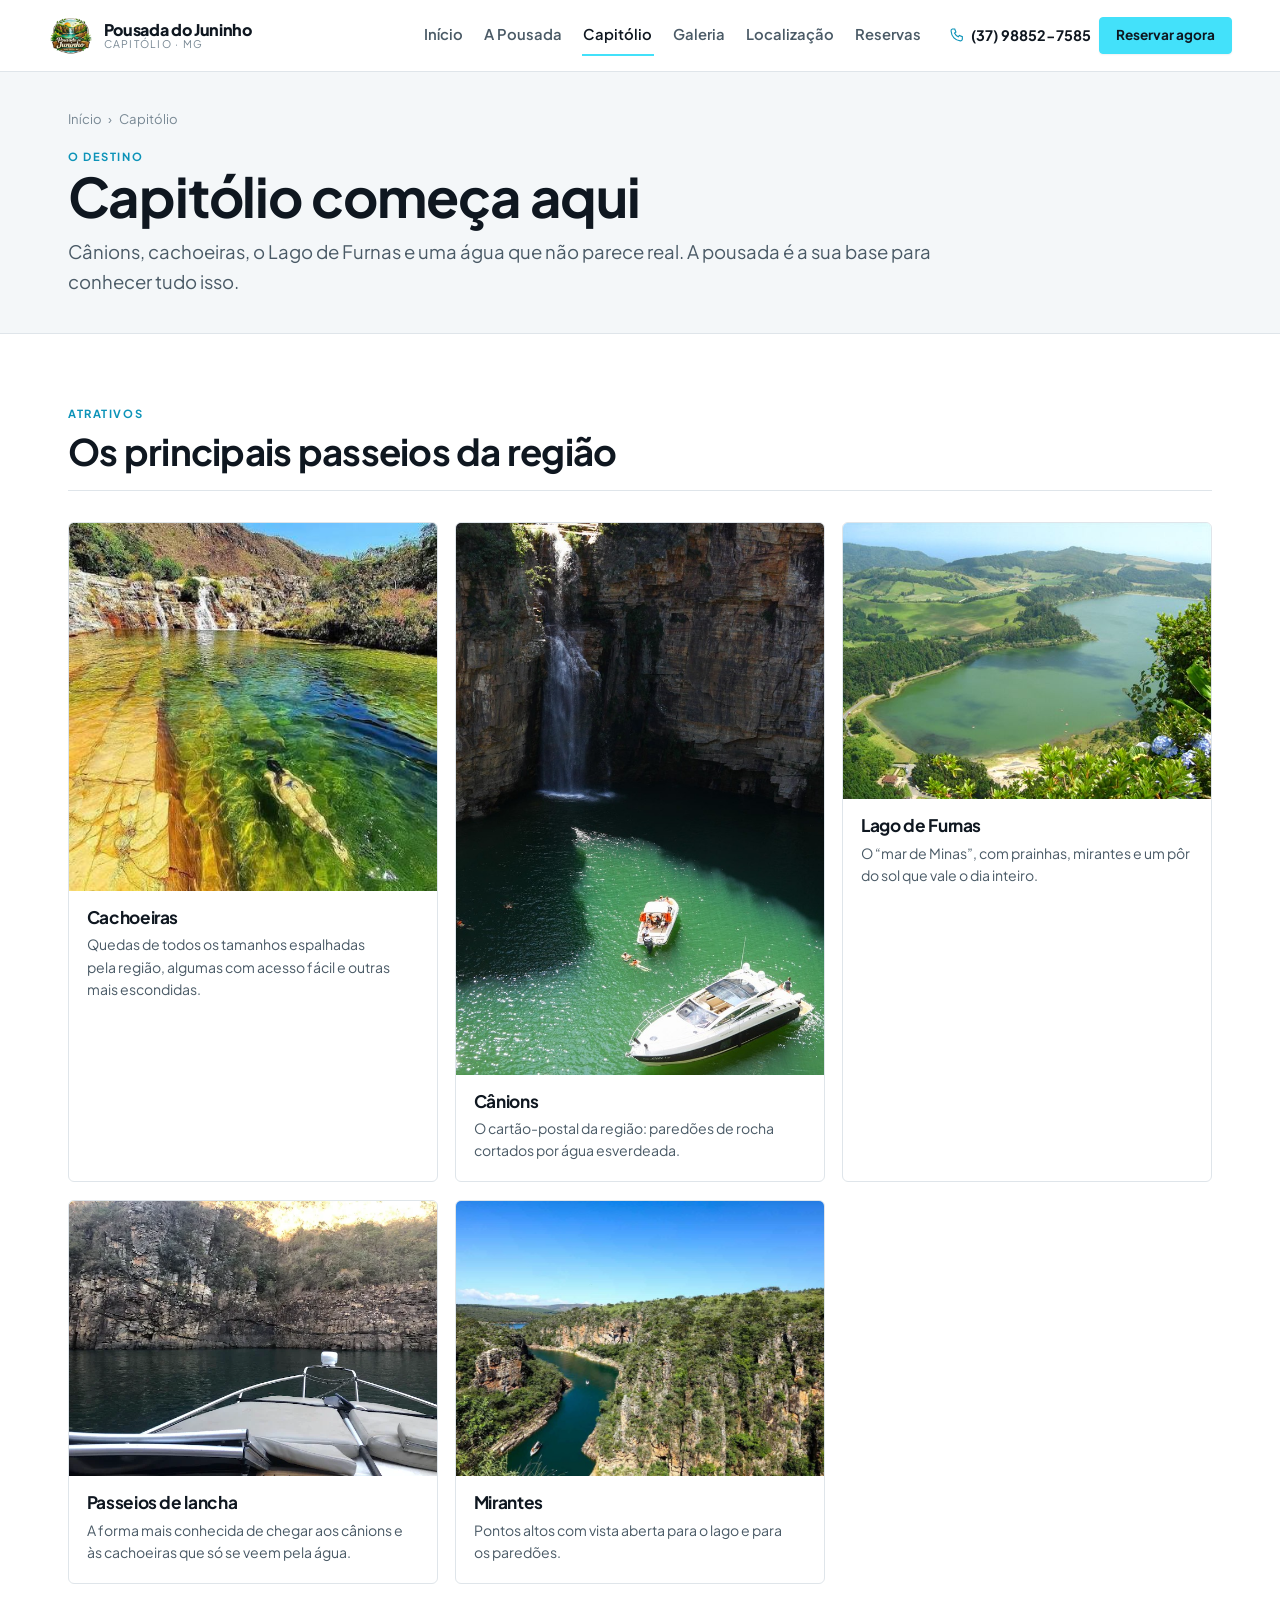
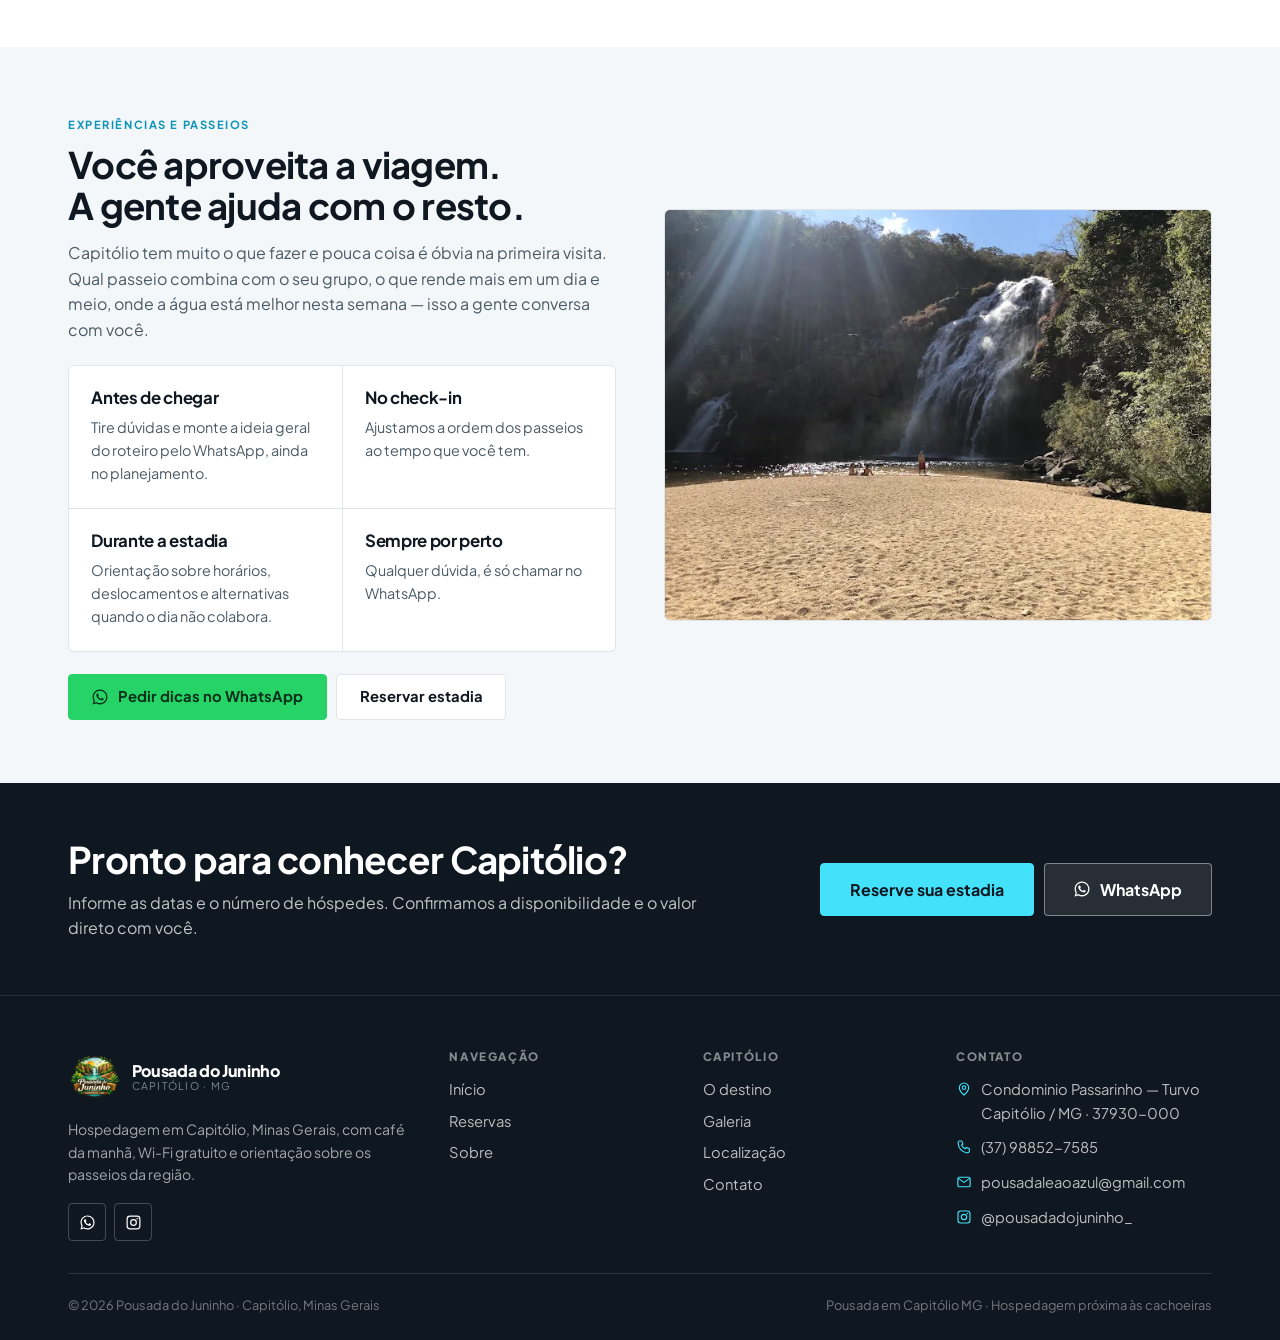
==== capitolio.html @ c45d3385 "Site da Pousada do Juninho Site estático de 6 páginas para a pousada em Capitólio, MG: início com bu" ====
<!DOCTYPE html>
<html lang="pt-BR">
<head>
<meta charset="UTF-8">
<meta name="viewport" content="width=device-width, initial-scale=1">

<title>O que fazer em Capitólio MG — Pousada do Juninho</title>
<meta name="description" content="Cachoeiras, cânions, Lago de Furnas, passeios de lancha e mirantes. Veja o que fazer em Capitólio, MG, e hospede-se na Pousada do Juninho.">
<meta name="keywords" content="o que fazer em Capitólio, cachoeiras de Capitólio, cânions de Capitólio, Lago de Furnas, pousada em Capitólio">
<meta name="robots" content="index, follow">
<link rel="canonical" href="./capitolio.html">

<meta property="og:type" content="website">
<meta property="og:locale" content="pt_BR">
<meta property="og:site_name" content="Pousada do Juninho">
<meta property="og:title" content="O que fazer em Capitólio MG — Pousada do Juninho">
<meta property="og:description" content="Cachoeiras, cânions, Lago de Furnas, passeios de lancha e mirantes. Veja o que fazer em Capitólio, MG, e hospede-se na Pousada do Juninho.">
<meta property="og:image" content="assets/img/og-imagem.jpg">
<meta name="twitter:card" content="summary_large_image">
<meta name="theme-color" content="#0F1720">

<link rel="icon" href="assets/img/favicon.png" type="image/png">
<link rel="apple-touch-icon" href="assets/img/favicon.png">
<link rel="preconnect" href="https://fonts.googleapis.com">
<link rel="preconnect" href="https://fonts.gstatic.com" crossorigin>
<link href="https://fonts.googleapis.com/css2?family=Instrument+Serif:ital@0;1&family=Plus+Jakarta+Sans:wght@400;500;600;700;800&display=swap" rel="stylesheet">
<link rel="stylesheet" href="assets/css/estilo.css">

<!-- FOTOS: é só soltar o arquivo em assets/img/ com o nome certo.
     O site tenta .webp, depois .jpg, .jpeg e .png; se nenhum existir,
     mostra o desenho .svg provisório. Não precisa editar nada aqui. -->
<script src="assets/js/fotos.js"></script>
</head>

<body>
<a class="pular" href="#conteudo">Pular para o conteúdo</a>

<header class="topo">
  <div class="topo__int">
    <a class="marca" href="index.html" aria-label="Pousada do Juninho — página inicial">
      <img class="marca__ic" src="assets/img/favicon.png" alt="" width="150" height="150">
      <span class="marca__txt">
        <span class="marca__nome">Pousada do Juninho</span>
        <span class="marca__loc">Capitólio · MG</span>
      </span>
    </a>

    <nav class="nav" aria-label="Navegação principal">
      <a href="index.html">Início</a>
      <a href="pousada.html">A Pousada</a>
      <a href="capitolio.html" aria-current="page">Capitólio</a>
      <a href="galeria.html">Galeria</a>
      <a href="localizacao.html">Localização</a>
      <a href="reservas.html">Reservas</a>
    </nav>

    <div class="topo__acoes">
      <a class="topo__tel" data-tel data-txt href="#"><svg viewBox="0 0 24 24" fill="none" stroke="currentColor" stroke-width="1.7" aria-hidden="true"><path d="M5 3h3.6l1.8 4.5-2.2 1.6a12.6 12.6 0 0 0 5.7 5.7l1.6-2.2 4.5 1.8V18a2.9 2.9 0 0 1-3.1 2.9C9.4 20.3 3.7 14.6 3.1 6.1A2.9 2.9 0 0 1 5 3Z"/></svg></a>
      <a class="btn btn--cta btn--p" href="reservas.html">Reservar agora</a>
      <button class="hamb" type="button" aria-label="Abrir menu" aria-expanded="false" aria-controls="menu">
        <span></span><span></span><span></span>
      </button>
    </div>
  </div>
</header>

<div class="menu" id="menu" aria-hidden="true">
  <nav aria-label="Navegação">
    <ul class="menu__lista">
      <li><a href="index.html">Início<svg viewBox="0 0 24 24" fill="none" stroke="currentColor" stroke-width="2" stroke-linecap="round" stroke-linejoin="round" aria-hidden="true"><path d="M5 12h13m-5-6 6 6-6 6"/></svg></a></li>
      <li><a href="pousada.html">A Pousada<svg viewBox="0 0 24 24" fill="none" stroke="currentColor" stroke-width="2" stroke-linecap="round" stroke-linejoin="round" aria-hidden="true"><path d="M5 12h13m-5-6 6 6-6 6"/></svg></a></li>
      <li><a href="capitolio.html" aria-current="page">Capitólio<svg viewBox="0 0 24 24" fill="none" stroke="currentColor" stroke-width="2" stroke-linecap="round" stroke-linejoin="round" aria-hidden="true"><path d="M5 12h13m-5-6 6 6-6 6"/></svg></a></li>
      <li><a href="galeria.html">Galeria<svg viewBox="0 0 24 24" fill="none" stroke="currentColor" stroke-width="2" stroke-linecap="round" stroke-linejoin="round" aria-hidden="true"><path d="M5 12h13m-5-6 6 6-6 6"/></svg></a></li>
      <li><a href="localizacao.html">Localização<svg viewBox="0 0 24 24" fill="none" stroke="currentColor" stroke-width="2" stroke-linecap="round" stroke-linejoin="round" aria-hidden="true"><path d="M5 12h13m-5-6 6 6-6 6"/></svg></a></li>
      <li><a href="reservas.html">Reservas<svg viewBox="0 0 24 24" fill="none" stroke="currentColor" stroke-width="2" stroke-linecap="round" stroke-linejoin="round" aria-hidden="true"><path d="M5 12h13m-5-6 6 6-6 6"/></svg></a></li>
    </ul>
  </nav>
  <div class="menu__pe">
    <a class="btn btn--cta btn--bloco btn--g" href="reservas.html">Reservar agora</a>
    <a class="btn btn--zap btn--bloco" data-zap href="#"><svg viewBox="0 0 24 24" fill="currentColor" aria-hidden="true"><path d="M12.04 2C6.58 2 2.13 6.45 2.13 11.91c0 1.75.46 3.45 1.32 4.95L2 22l5.25-1.38a9.9 9.9 0 0 0 4.79 1.22h.01c5.46 0 9.91-4.45 9.91-9.91 0-2.65-1.03-5.14-2.9-7.01A9.82 9.82 0 0 0 12.04 2Zm0 18.15h-.01a8.2 8.2 0 0 1-4.19-1.15l-.3-.18-3.12.82.83-3.04-.2-.31a8.2 8.2 0 0 1-1.26-4.38c0-4.54 3.7-8.23 8.25-8.23a8.2 8.2 0 0 1 5.82 2.41 8.18 8.18 0 0 1 2.41 5.83c0 4.54-3.7 8.23-8.23 8.23Zm4.52-6.16c-.25-.12-1.47-.72-1.69-.81-.23-.08-.39-.12-.56.13-.16.24-.64.8-.79.97-.14.16-.29.19-.54.06-.25-.12-1.05-.39-2-1.23-.74-.66-1.24-1.47-1.38-1.72-.15-.25-.02-.38.11-.5.11-.11.25-.29.37-.43.13-.15.17-.25.25-.41.08-.17.04-.31-.02-.44-.06-.12-.56-1.35-.77-1.84-.2-.49-.41-.42-.56-.43h-.48c-.16 0-.43.06-.65.31-.23.25-.86.84-.86 2.05s.88 2.38 1 2.54c.13.17 1.74 2.65 4.2 3.72.59.25 1.05.4 1.4.52.59.19 1.13.16 1.55.1.47-.07 1.47-.6 1.67-1.18.21-.58.21-1.07.15-1.18-.06-.11-.23-.17-.48-.29Z"/></svg> Falar no WhatsApp</a>
    <div class="menu__contato">
      <a data-tel data-txt href="#"><svg viewBox="0 0 24 24" fill="none" stroke="currentColor" stroke-width="1.7" aria-hidden="true"><path d="M5 3h3.6l1.8 4.5-2.2 1.6a12.6 12.6 0 0 0 5.7 5.7l1.6-2.2 4.5 1.8V18a2.9 2.9 0 0 1-3.1 2.9C9.4 20.3 3.7 14.6 3.1 6.1A2.9 2.9 0 0 1 5 3Z"/></svg></a>
      <a data-email data-txt href="#"><svg viewBox="0 0 24 24" fill="none" stroke="currentColor" stroke-width="1.7" aria-hidden="true"><rect x="2.8" y="4.8" width="18.4" height="14.4" rx="2"/><path d="m3.4 6.6 8.6 6 8.6-6"/></svg></a>
    </div>
  </div>
</div>

<section class="capa">
  <div class="env">
    <nav class="migalhas" aria-label="Você está aqui">
      <a href="index.html">Início</a><span>›</span><span>Capitólio</span>
    </nav>
    <p class="rotulo">O destino</p>
    <h1 class="t1">Capitólio começa aqui</h1>
    <p class="lead">Cânions, cachoeiras, o Lago de Furnas e uma água que não parece real. A pousada é a sua base para conhecer tudo isso.</p>
  </div>
</section>

<main id="conteudo">

<section class="secao">
  <div class="env">
    <div class="cabeca">
      <div class="cabeca__txt">
        <p class="rotulo">Atrativos</p>
        <h2 class="t2">Os principais passeios da região</h2>
      </div>
    </div>
    <div class="atrativos">
      <article class="atrativo rev">
        <div class="atrativo__foto"><img src="assets/img/capitolio-cachoeira.webp" alt="Cachoeira em Capitólio, Minas Gerais" loading="lazy" width="1200" height="1500"></div>
        <div class="atrativo__txt"><h3>Cachoeiras</h3><p>Quedas de todos os tamanhos espalhadas pela região, algumas com acesso fácil e outras mais escondidas.</p></div>
      </article>
      <article class="atrativo rev">
        <div class="atrativo__foto"><img src="assets/img/capitolio-canions.webp" alt="Cânions de Capitólio vistos da água" loading="lazy" width="1600" height="1100"></div>
        <div class="atrativo__txt"><h3>Cânions</h3><p>O cartão-postal da região: paredões de rocha cortados por água esverdeada.</p></div>
      </article>
      <article class="atrativo rev">
        <div class="atrativo__foto"><img src="assets/img/capitolio-lago.webp" alt="Lago de Furnas em Capitólio MG" loading="lazy" width="1600" height="1100"></div>
        <div class="atrativo__txt"><h3>Lago de Furnas</h3><p>O “mar de Minas”, com prainhas, mirantes e um pôr do sol que vale o dia inteiro.</p></div>
      </article>
      <article class="atrativo rev">
        <div class="atrativo__foto"><img src="assets/img/capitolio-lancha.webp" alt="Passeio de lancha em Capitólio" loading="lazy" width="1400" height="1000"></div>
        <div class="atrativo__txt"><h3>Passeios de lancha</h3><p>A forma mais conhecida de chegar aos cânions e às cachoeiras que só se veem pela água.</p></div>
      </article>
      <article class="atrativo rev">
        <div class="atrativo__foto"><img src="assets/img/capitolio-mirante.webp" alt="Mirante com vista para os cânions" loading="lazy" width="1600" height="1100"></div>
        <div class="atrativo__txt"><h3>Mirantes</h3><p>Pontos altos com vista aberta para o lago e para os paredões.</p></div>
      </article>
    </div>
  </div>
</section>

<section class="secao cinza">
  <div class="env">
    <div class="duo duo--invertido">
      <div class="duo__foto rev">
        <img src="assets/img/experiencias.webp" alt="Paisagem de Capitólio com montanhas e água" loading="lazy" width="1600" height="1000">
      </div>
      <div class="rev">
        <p class="rotulo">Experiências e passeios</p>
        <h2 class="t2" style="margin:.5rem 0 .8rem">Você aproveita a viagem. A gente ajuda com o resto.</h2>
        <p class="texto">Capitólio tem muito o que fazer e pouca coisa é óbvia na primeira visita. Qual passeio combina com o seu grupo, o que rende mais em um dia e meio, onde a água está melhor nesta semana — isso a gente conversa com você.</p>
        <div class="cards" style="margin-top:1.4rem">
          <div class="card"><h3>Antes de chegar</h3><p>Tire dúvidas e monte a ideia geral do roteiro pelo WhatsApp, ainda no planejamento.</p></div>
          <div class="card"><h3>No check-in</h3><p>Ajustamos a ordem dos passeios ao tempo que você tem.</p></div>
          <div class="card"><h3>Durante a estadia</h3><p>Orientação sobre horários, deslocamentos e alternativas quando o dia não colabora.</p></div>
          <div class="card"><h3>Sempre por perto</h3><p>Qualquer dúvida, é só chamar no WhatsApp.</p></div>
        </div>
        <div class="linha-btn" style="margin-top:1.4rem">
          <a class="btn btn--zap" data-zap="Olá! Vou para Capitólio e gostaria de dicas de passeios e informações sobre hospedagem." href="#"><svg viewBox="0 0 24 24" fill="currentColor" aria-hidden="true"><path d="M12.04 2C6.58 2 2.13 6.45 2.13 11.91c0 1.75.46 3.45 1.32 4.95L2 22l5.25-1.38a9.9 9.9 0 0 0 4.79 1.22h.01c5.46 0 9.91-4.45 9.91-9.91 0-2.65-1.03-5.14-2.9-7.01A9.82 9.82 0 0 0 12.04 2Zm0 18.15h-.01a8.2 8.2 0 0 1-4.19-1.15l-.3-.18-3.12.82.83-3.04-.2-.31a8.2 8.2 0 0 1-1.26-4.38c0-4.54 3.7-8.23 8.25-8.23a8.2 8.2 0 0 1 5.82 2.41 8.18 8.18 0 0 1 2.41 5.83c0 4.54-3.7 8.23-8.23 8.23Zm4.52-6.16c-.25-.12-1.47-.72-1.69-.81-.23-.08-.39-.12-.56.13-.16.24-.64.8-.79.97-.14.16-.29.19-.54.06-.25-.12-1.05-.39-2-1.23-.74-.66-1.24-1.47-1.38-1.72-.15-.25-.02-.38.11-.5.11-.11.25-.29.37-.43.13-.15.17-.25.25-.41.08-.17.04-.31-.02-.44-.06-.12-.56-1.35-.77-1.84-.2-.49-.41-.42-.56-.43h-.48c-.16 0-.43.06-.65.31-.23.25-.86.84-.86 2.05s.88 2.38 1 2.54c.13.17 1.74 2.65 4.2 3.72.59.25 1.05.4 1.4.52.59.19 1.13.16 1.55.1.47-.07 1.47-.6 1.67-1.18.21-.58.21-1.07.15-1.18-.06-.11-.23-.17-.48-.29Z"/></svg> Pedir dicas no WhatsApp</a>
          <a class="btn btn--contorno" href="reservas.html">Reservar estadia</a>
        </div>
      </div>
    </div>
  </div>
</section>

</main>

<section class="cta-final">
  <div class="env">
    <div class="cta-final__int">
      <div>
        <h2>Pronto para conhecer Capitólio?</h2>
        <p>Informe as datas e o número de hóspedes. Confirmamos a disponibilidade e o valor direto com você.</p>
      </div>
      <div class="linha-btn">
        <a class="btn btn--cta btn--g" href="reservas.html">Reserve sua estadia</a>
        <a class="btn btn--claro btn--g" data-zap href="#"><svg viewBox="0 0 24 24" fill="currentColor" aria-hidden="true"><path d="M12.04 2C6.58 2 2.13 6.45 2.13 11.91c0 1.75.46 3.45 1.32 4.95L2 22l5.25-1.38a9.9 9.9 0 0 0 4.79 1.22h.01c5.46 0 9.91-4.45 9.91-9.91 0-2.65-1.03-5.14-2.9-7.01A9.82 9.82 0 0 0 12.04 2Zm0 18.15h-.01a8.2 8.2 0 0 1-4.19-1.15l-.3-.18-3.12.82.83-3.04-.2-.31a8.2 8.2 0 0 1-1.26-4.38c0-4.54 3.7-8.23 8.25-8.23a8.2 8.2 0 0 1 5.82 2.41 8.18 8.18 0 0 1 2.41 5.83c0 4.54-3.7 8.23-8.23 8.23Zm4.52-6.16c-.25-.12-1.47-.72-1.69-.81-.23-.08-.39-.12-.56.13-.16.24-.64.8-.79.97-.14.16-.29.19-.54.06-.25-.12-1.05-.39-2-1.23-.74-.66-1.24-1.47-1.38-1.72-.15-.25-.02-.38.11-.5.11-.11.25-.29.37-.43.13-.15.17-.25.25-.41.08-.17.04-.31-.02-.44-.06-.12-.56-1.35-.77-1.84-.2-.49-.41-.42-.56-.43h-.48c-.16 0-.43.06-.65.31-.23.25-.86.84-.86 2.05s.88 2.38 1 2.54c.13.17 1.74 2.65 4.2 3.72.59.25 1.05.4 1.4.52.59.19 1.13.16 1.55.1.47-.07 1.47-.6 1.67-1.18.21-.58.21-1.07.15-1.18-.06-.11-.23-.17-.48-.29Z"/></svg> WhatsApp</a>
      </div>
    </div>
  </div>
</section>

<footer class="rodape">
  <div class="env">
    <div class="rodape__grade">
      <div class="rodape__sobre">
        <a class="marca" href="index.html" aria-label="Pousada do Juninho — página inicial">
      <img class="marca__ic" src="assets/img/favicon.png" alt="" width="150" height="150">
      <span class="marca__txt">
        <span class="marca__nome">Pousada do Juninho</span>
        <span class="marca__loc">Capitólio · MG</span>
      </span>
    </a>
        <p>Hospedagem em Capitólio, Minas Gerais, com café da manhã, Wi-Fi gratuito e orientação sobre os passeios da região.</p>
        <div class="rodape__social">
          <a data-zap href="#" aria-label="WhatsApp da Pousada do Juninho"><svg viewBox="0 0 24 24" fill="currentColor" aria-hidden="true"><path d="M12.04 2C6.58 2 2.13 6.45 2.13 11.91c0 1.75.46 3.45 1.32 4.95L2 22l5.25-1.38a9.9 9.9 0 0 0 4.79 1.22h.01c5.46 0 9.91-4.45 9.91-9.91 0-2.65-1.03-5.14-2.9-7.01A9.82 9.82 0 0 0 12.04 2Zm0 18.15h-.01a8.2 8.2 0 0 1-4.19-1.15l-.3-.18-3.12.82.83-3.04-.2-.31a8.2 8.2 0 0 1-1.26-4.38c0-4.54 3.7-8.23 8.25-8.23a8.2 8.2 0 0 1 5.82 2.41 8.18 8.18 0 0 1 2.41 5.83c0 4.54-3.7 8.23-8.23 8.23Zm4.52-6.16c-.25-.12-1.47-.72-1.69-.81-.23-.08-.39-.12-.56.13-.16.24-.64.8-.79.97-.14.16-.29.19-.54.06-.25-.12-1.05-.39-2-1.23-.74-.66-1.24-1.47-1.38-1.72-.15-.25-.02-.38.11-.5.11-.11.25-.29.37-.43.13-.15.17-.25.25-.41.08-.17.04-.31-.02-.44-.06-.12-.56-1.35-.77-1.84-.2-.49-.41-.42-.56-.43h-.48c-.16 0-.43.06-.65.31-.23.25-.86.84-.86 2.05s.88 2.38 1 2.54c.13.17 1.74 2.65 4.2 3.72.59.25 1.05.4 1.4.52.59.19 1.13.16 1.55.1.47-.07 1.47-.6 1.67-1.18.21-.58.21-1.07.15-1.18-.06-.11-.23-.17-.48-.29Z"/></svg></a>
          <a data-instagram href="#" aria-label="Instagram da Pousada do Juninho"><svg viewBox="0 0 24 24" fill="none" stroke="currentColor" stroke-width="1.7" aria-hidden="true"><rect x="3" y="3" width="18" height="18" rx="4"/><circle cx="12" cy="12" r="4"/><circle cx="17.2" cy="6.8" r="1.1" fill="currentColor" stroke="none"/></svg></a>
        </div>
      </div>

      <nav aria-label="Navegação do rodapé">
        <h3>Navegação</h3>
        <ul class="rodape__links">
          <li><a href="index.html">Início</a></li>
          <li><a href="reservas.html">Reservas</a></li>
          <li><a href="pousada.html">Sobre</a></li>
        </ul>
      </nav>

      <nav aria-label="Mais páginas">
        <h3>Capitólio</h3>
        <ul class="rodape__links">
          <li><a href="capitolio.html">O destino</a></li>
          <li><a href="galeria.html">Galeria</a></li>
          <li><a href="localizacao.html">Localização</a></li>
          <li><a href="localizacao.html#contato">Contato</a></li>
        </ul>
      </nav>

      <div>
        <h3>Contato</h3>
        <div class="rodape__contato">
          <p><svg viewBox="0 0 24 24" fill="none" stroke="currentColor" stroke-width="1.7" aria-hidden="true"><path d="M12 21s7-6.1 7-11a7 7 0 1 0-14 0c0 4.9 7 11 7 11Z"/><circle cx="12" cy="10" r="2.6"/></svg><span><span data-endereco></span><br><span data-cidade></span></span></p>
          <a data-tel data-txt href="#"><svg viewBox="0 0 24 24" fill="none" stroke="currentColor" stroke-width="1.7" aria-hidden="true"><path d="M5 3h3.6l1.8 4.5-2.2 1.6a12.6 12.6 0 0 0 5.7 5.7l1.6-2.2 4.5 1.8V18a2.9 2.9 0 0 1-3.1 2.9C9.4 20.3 3.7 14.6 3.1 6.1A2.9 2.9 0 0 1 5 3Z"/></svg></a>
          <a data-email data-txt href="#"><svg viewBox="0 0 24 24" fill="none" stroke="currentColor" stroke-width="1.7" aria-hidden="true"><rect x="2.8" y="4.8" width="18.4" height="14.4" rx="2"/><path d="m3.4 6.6 8.6 6 8.6-6"/></svg></a>
          <a data-instagram data-txt href="#"><svg viewBox="0 0 24 24" fill="none" stroke="currentColor" stroke-width="1.7" aria-hidden="true"><rect x="3" y="3" width="18" height="18" rx="4"/><circle cx="12" cy="12" r="4"/><circle cx="17.2" cy="6.8" r="1.1" fill="currentColor" stroke="none"/></svg></a>
        </div>
      </div>
    </div>

    <div class="rodape__base">
      <p>© <span data-ano></span> Pousada do Juninho · Capitólio, Minas Gerais</p>
      <p>Pousada em Capitólio MG · Hospedagem próxima às cachoeiras</p>
    </div>
  </div>
</footer>

<a class="zap-flut" data-zap href="#" aria-label="Falar no WhatsApp"><svg viewBox="0 0 24 24" fill="currentColor" aria-hidden="true"><path d="M12.04 2C6.58 2 2.13 6.45 2.13 11.91c0 1.75.46 3.45 1.32 4.95L2 22l5.25-1.38a9.9 9.9 0 0 0 4.79 1.22h.01c5.46 0 9.91-4.45 9.91-9.91 0-2.65-1.03-5.14-2.9-7.01A9.82 9.82 0 0 0 12.04 2Zm0 18.15h-.01a8.2 8.2 0 0 1-4.19-1.15l-.3-.18-3.12.82.83-3.04-.2-.31a8.2 8.2 0 0 1-1.26-4.38c0-4.54 3.7-8.23 8.25-8.23a8.2 8.2 0 0 1 5.82 2.41 8.18 8.18 0 0 1 2.41 5.83c0 4.54-3.7 8.23-8.23 8.23Zm4.52-6.16c-.25-.12-1.47-.72-1.69-.81-.23-.08-.39-.12-.56.13-.16.24-.64.8-.79.97-.14.16-.29.19-.54.06-.25-.12-1.05-.39-2-1.23-.74-.66-1.24-1.47-1.38-1.72-.15-.25-.02-.38.11-.5.11-.11.25-.29.37-.43.13-.15.17-.25.25-.41.08-.17.04-.31-.02-.44-.06-.12-.56-1.35-.77-1.84-.2-.49-.41-.42-.56-.43h-.48c-.16 0-.43.06-.65.31-.23.25-.86.84-.86 2.05s.88 2.38 1 2.54c.13.17 1.74 2.65 4.2 3.72.59.25 1.05.4 1.4.52.59.19 1.13.16 1.55.1.47-.07 1.47-.6 1.67-1.18.21-.58.21-1.07.15-1.18-.06-.11-.23-.17-.48-.29Z"/></svg><span>WhatsApp</span></a>


<script src="assets/js/dados.js"></script>
<script src="assets/js/main.js"></script>
</body>
</html>
---- assets/css/estilo.css ----
/* =============================================================================
   POUSADA DO JUNINHO — Capitólio, MG
   Direção: direta e comercial. Branco, cinzas neutros e o azul #43E1FA.
   Cantos retos, preço em destaque, caminho curto até a reserva.
   ========================================================================== */

/* --- 1. TOKENS ----------------------------------------------------------- */
:root {
  /* Cor da marca */
  --acento:        #43E1FA;
  --acento-forte:  #0C93B8;   /* links e hover — versão com contraste em branco */
  --acento-escuro: #076B87;
  --acento-suave:  #E9FAFE;   /* fundos de destaque */
  --acento-borda:  #A9EDFB;

  /* Neutros */
  --branco:  #FFFFFF;
  --fundo:   #FFFFFF;
  --fundo-2: #F4F7F9;         /* blocos alternados */
  --fundo-3: #EAEFF3;
  --linha:   #DFE5EA;
  --linha-2: #EDF1F4;

  /* Texto */
  --tinta:   #0F1720;
  --tinta-2: #4A5A66;
  --tinta-3: #788894;

  /* Escuro (rodapé e faixas) */
  --escuro:   #0F1720;
  --escuro-2: #1B2733;

  /* Apoio */
  --zap:      #25D366;
  --zap-esc:  #1DA851;
  --alerta:   #C0392B;
  --ok:       #157F4B;

  /* Tipografia */
  --serif: "Instrument Serif", Georgia, "Times New Roman", serif;
  --sans:  "Plus Jakarta Sans", -apple-system, BlinkMacSystemFont, "Segoe UI", Roboto, sans-serif;

  /* Métrica */
  --max:     1240px;
  --max-largo: 1480px;
  --gutter:  clamp(1rem, 4vw, 3rem);
  --secao:   clamp(3.25rem, 7vh, 5.5rem);

  /* Cantos — retos por opção de projeto.
     Para arredondar levemente, suba para 6px; para cantos 100% vivos, use 0. */
  --raio:   4px;
  --raio-g: 6px;

  --ease: cubic-bezier(.3, .7, .4, 1);

  /* Sombras discretas */
  --sombra-1: 0 1px 2px rgba(15, 23, 32, .06);
  --sombra-2: 0 1px 3px rgba(15, 23, 32, .08), 0 8px 24px -12px rgba(15, 23, 32, .18);

  --header-h: 72px;
}

/* --- 2. RESET ------------------------------------------------------------ */
*, *::before, *::after { box-sizing: border-box; }
* { margin: 0; }

html {
  -webkit-text-size-adjust: 100%;
  scroll-behavior: smooth;
  scroll-padding-top: calc(var(--header-h) + 12px);
}
@media (prefers-reduced-motion: reduce) {
  html { scroll-behavior: auto; }
  *, *::before, *::after {
    animation-duration: .01ms !important;
    animation-iteration-count: 1 !important;
    transition-duration: .01ms !important;
  }
}

body {
  font-family: var(--sans);
  font-size: 1rem;
  line-height: 1.6;
  color: var(--tinta-2);
  background: var(--fundo);
  -webkit-font-smoothing: antialiased;
  overflow-x: hidden;
}
body.trava { overflow: hidden; }

img, svg, video, iframe { display: block; max-width: 100%; }
img { height: auto; }
button, input, select, textarea { font: inherit; color: inherit; }
fieldset { border: 0; padding: 0; min-width: 0; }
button { background: none; border: 0; cursor: pointer; }
a { color: inherit; text-decoration: none; }
ul, ol { list-style: none; padding: 0; }
table { border-collapse: collapse; }

:focus-visible { outline: 2px solid var(--acento-forte); outline-offset: 2px; }
::selection { background: var(--acento); color: var(--tinta); }

/* --- 3. TIPOGRAFIA ------------------------------------------------------- */
h1, h2, h3, h4, h5 {
  color: var(--tinta);
  line-height: 1.2;
  font-weight: 700;
  letter-spacing: -.02em;
  text-wrap: balance;
}
/* Serifada só nos títulos maiores — o resto é sans, para leitura comercial. */
.serif {
  font-family: var(--serif);
  font-weight: 400;
  letter-spacing: -.01em;
}

.t1 { font-size: clamp(2rem, 1.4rem + 2.6vw, 3.4rem); line-height: 1.08; }
.t2 { font-size: clamp(1.55rem, 1.25rem + 1.3vw, 2.35rem); line-height: 1.14; }
.t3 { font-size: clamp(1.2rem, 1.08rem + .5vw, 1.5rem); }
.t4 { font-size: 1.06rem; }

p { text-wrap: pretty; }
.lead { font-size: clamp(1.02rem, .98rem + .3vw, 1.16rem); color: var(--tinta-2); }
.mini { font-size: .875rem; color: var(--tinta-3); }
.texto { max-width: 66ch; }
.texto p + p { margin-top: 1em; }

.rotulo {
  display: inline-block;
  font-size: .7rem;
  font-weight: 700;
  letter-spacing: .14em;
  text-transform: uppercase;
  color: var(--acento-forte);
}
.rotulo--claro { color: var(--acento); }

/* --- 4. ESTRUTURA -------------------------------------------------------- */
.env { width: 100%; max-width: var(--max); margin-inline: auto; padding-inline: var(--gutter); }
.env--largo { max-width: var(--max-largo); }
.secao { padding-block: var(--secao); }
.secao--fina { padding-block: clamp(2.25rem, 5vh, 3.5rem); }
.cinza { background: var(--fundo-2); }
.escura { background: var(--escuro); color: rgba(255,255,255,.72); }
.escura h1, .escura h2, .escura h3 { color: #fff; }

.cabeca {
  display: flex;
  flex-wrap: wrap;
  align-items: flex-end;
  justify-content: space-between;
  gap: 1rem 2rem;
  margin-bottom: clamp(1.5rem, 3.5vh, 2.5rem);
  padding-bottom: 1.1rem;
  border-bottom: 1px solid var(--linha);
}
.cabeca__txt { max-width: 62ch; }
.cabeca__txt .rotulo { margin-bottom: .5rem; }
.cabeca__txt p { margin-top: .5rem; }

/* --- 5. BOTÕES (retos) --------------------------------------------------- */
.btn {
  display: inline-flex;
  align-items: center;
  justify-content: center;
  gap: .55rem;
  padding: .82rem 1.4rem;
  font-size: .925rem;
  font-weight: 700;
  line-height: 1.2;
  border-radius: var(--raio);
  border: 1.5px solid transparent;
  transition: background-color .18s var(--ease), border-color .18s var(--ease),
              color .18s var(--ease), box-shadow .18s var(--ease), transform .12s var(--ease);
  text-align: center;
  white-space: nowrap;
}
.btn svg { width: 18px; height: 18px; flex: none; }
.btn:active { transform: translateY(1px); }

/* CTA principal — o botão de reserva */
.btn--cta {
  background: var(--acento);
  color: var(--tinta);
  border-color: var(--acento);
  box-shadow: var(--sombra-1);
}
.btn--cta:hover { background: #6BEAFF; border-color: #6BEAFF; }

.btn--escuro { background: var(--escuro); color: #fff; border-color: var(--escuro); }
.btn--escuro:hover { background: var(--escuro-2); border-color: var(--escuro-2); }

.btn--contorno { background: var(--branco); color: var(--tinta); border-color: var(--linha); }
.btn--contorno:hover { border-color: var(--tinta); }

.btn--claro { background: rgba(255,255,255,.1); color: #fff; border-color: rgba(255,255,255,.42); }
.btn--claro:hover { background: rgba(255,255,255,.2); border-color: #fff; }

.btn--zap { background: var(--zap); color: #08301A; border-color: var(--zap); }
.btn--zap:hover { background: var(--zap-esc); border-color: var(--zap-esc); color: #fff; }

.btn--p { padding: .6rem 1rem; font-size: .85rem; }
/* Em telas de toque, nenhum botão fica abaixo de 44px de altura. */
@media (max-width: 900px) {
  .btn { min-height: 46px; }
  .btn--p { min-height: 44px; }
}
.btn--g { padding: 1rem 1.8rem; font-size: 1rem; }
.btn--bloco { width: 100%; }

.linha-btn { display: flex; flex-wrap: wrap; gap: .6rem; }

/* Link com seta */
.lk {
  display: inline-flex;
  align-items: center;
  gap: .4rem;
  font-weight: 700;
  font-size: .925rem;
  color: var(--acento-forte);
  transition: gap .18s var(--ease);
}
.lk svg { width: 16px; height: 16px; }
.lk:hover { gap: .7rem; text-decoration: underline; text-underline-offset: 3px; }
.escura .lk { color: var(--acento); }

/* --- 6. CABEÇALHO -------------------------------------------------------- */
.topo {
  position: sticky;
  top: 0;
  z-index: 100;
  background: var(--branco);
  border-bottom: 1px solid var(--linha);
  height: var(--header-h);
  display: flex;
  align-items: center;
  transition: box-shadow .2s var(--ease);
}
.topo--sombra { box-shadow: 0 1px 12px rgba(15,23,32,.09); }
.topo__int {
  width: 100%;
  max-width: var(--max-largo);
  margin-inline: auto;
  padding-inline: var(--gutter);
  display: flex;
  align-items: center;
  gap: clamp(.75rem, 2vw, 2rem);
}

.marca { display: flex; align-items: center; gap: .6rem; margin-right: auto; flex: none; }
/* Logo: o emblema tem bastante detalhe, então precisa de mais espaço que um
   ícone simples para continuar legível. */
.marca__ic { width: 46px; height: 46px; flex: none; object-fit: contain; }
@media (max-width: 420px) { .marca__ic { width: 40px; height: 40px; } }
.rodape .marca__ic { width: 54px; height: 54px; }
.marca__txt { display: grid; line-height: 1.1; }
.marca__nome { font-size: 1rem; font-weight: 800; color: var(--tinta); letter-spacing: -.02em; }
.marca__loc { font-size: .66rem; letter-spacing: .12em; text-transform: uppercase; color: var(--tinta-3); }
.escura .marca__nome, .rodape .marca__nome { color: #fff; }

.nav { display: none; }
@media (min-width: 1080px) { .nav { display: flex; align-items: center; gap: clamp(.4rem, 1.4vw, 1.15rem); } }
.nav a {
  font-size: .925rem;
  font-weight: 600;
  color: var(--tinta-2);
  padding: .45rem .1rem;
  border-bottom: 2px solid transparent;
  transition: color .18s, border-color .18s;
}
.nav a:hover { color: var(--tinta); }
.nav a[aria-current="page"] { color: var(--tinta); border-bottom-color: var(--acento); }

.topo__acoes { display: flex; align-items: center; gap: .5rem; flex: none; }
.topo__tel { display: none; font-weight: 700; font-size: .9rem; color: var(--tinta); }
@media (min-width: 1240px) { .topo__tel { display: inline-flex; align-items: center; gap: .4rem; } }
.topo__tel svg { width: 16px; height: 16px; color: var(--acento-forte); }
.topo .btn--cta { display: none; }
@media (min-width: 560px) { .topo .btn--cta { display: inline-flex; } }

.hamb {
  width: 44px; height: 44px;
  display: grid;
  place-items: center;
  border: 1px solid var(--linha);
  border-radius: var(--raio);
  color: var(--tinta);
}
@media (min-width: 1080px) { .hamb { display: none; } }
.hamb span { display: block; width: 18px; height: 2px; background: currentColor; }
.hamb span + span { margin-top: 4px; }
.trava .hamb span:nth-child(1) { transform: translateY(6px) rotate(45deg); }
.trava .hamb span:nth-child(2) { opacity: 0; }
.trava .hamb span:nth-child(3) { transform: translateY(-6px) rotate(-45deg); }
.hamb span { transition: transform .22s var(--ease), opacity .15s; }

/* --- 7. MENU MOBILE ------------------------------------------------------ */
.menu {
  position: fixed;
  inset: var(--header-h) 0 0 0;
  z-index: 99;
  background: var(--branco);
  padding: 1.25rem var(--gutter) 2rem;
  overflow-y: auto;
  display: flex;
  flex-direction: column;
  transform: translateY(-8px);
  opacity: 0;
  visibility: hidden;
  transition: opacity .2s var(--ease), transform .2s var(--ease), visibility .2s;
}
.menu.aberto { opacity: 1; visibility: visible; transform: none; }
.menu__lista { border-top: 1px solid var(--linha); }
.menu__lista a {
  display: flex;
  align-items: center;
  justify-content: space-between;
  padding: 1rem .25rem;
  font-size: 1.08rem;
  font-weight: 700;
  color: var(--tinta);
  border-bottom: 1px solid var(--linha);
}
.menu__lista a[aria-current="page"] { color: var(--acento-forte); }
.menu__lista svg { width: 16px; height: 16px; color: var(--tinta-3); }
.menu__pe { margin-top: auto; padding-top: 1.5rem; display: grid; gap: .6rem; }
.menu__contato { display: grid; gap: .5rem; margin-top: 1rem; font-size: .9rem; }
.menu__contato a { display: flex; gap: .55rem; align-items: center; color: var(--tinta-2); }
.menu__contato svg { width: 16px; height: 16px; color: var(--acento-forte); flex: none; }

/* --- 8. HERO ------------------------------------------------------------- */
/* Sem foto de fundo: o topo é branco como o resto da página. As fotos
   aparecem mais abaixo, nas seções e na galeria. */
.hero { position: relative; background: var(--fundo); }
.hero__int {
  position: relative;
  padding-block: clamp(2.5rem, 7vh, 4.5rem) clamp(2rem, 5vh, 3rem);
  color: var(--tinta-2);
}
.hero h1 { color: var(--tinta); max-width: 17ch; }
.hero__sub { color: var(--tinta-2); max-width: 46ch; margin-top: .9rem; font-size: 1.06rem; }
.hero .rotulo { color: var(--acento-forte); margin-bottom: .7rem; }

/* selos de confiança dentro do hero */
.hero__selos {
  display: flex;
  flex-wrap: wrap;
  gap: .5rem .5rem;
  margin-top: 1.3rem;
}
.hero__selos li {
  display: flex;
  align-items: center;
  gap: .4rem;
  font-size: .82rem;
  font-weight: 600;
  color: var(--tinta);
  background: var(--fundo-2);
  border: 1px solid var(--linha);
  border-radius: var(--raio);
  padding: .34rem .65rem;
}
.hero__selos svg { width: 15px; height: 15px; color: var(--acento-forte); flex: none; }

/* --- 9. BUSCA DE DISPONIBILIDADE ----------------------------------------- */
.busca {
  position: relative;
  z-index: 3;
  background: var(--branco);
  border: 1px solid var(--linha);
  border-radius: var(--raio-g);
  box-shadow: var(--sombra-2);
  padding: 1rem;
  display: grid;
  gap: .7rem;
}
.hero .busca { margin-top: clamp(1.5rem, 4vh, 2.5rem); }
@media (min-width: 860px) {
  .busca {
    grid-template-columns: repeat(3, minmax(0, 1fr)) auto;
    align-items: end;
    gap: .85rem;
    padding: 1.1rem;
  }
}
.busca__campo { display: grid; gap: .3rem; min-width: 0; }
.busca__campo > label {
  font-size: .72rem;
  font-weight: 800;
  letter-spacing: .08em;
  text-transform: uppercase;
  color: var(--tinta-3);
}
.busca__campo input, .busca__campo select {
  width: 100%;
  padding: .7rem .75rem;
  border: 1px solid var(--linha);
  border-radius: var(--raio);
  background: var(--branco);
  font-size: .95rem;
  font-weight: 600;
  color: var(--tinta);
  -webkit-appearance: none;
  appearance: none;
  min-height: 46px;
}
.busca__campo select {
  background-image: url("data:image/svg+xml,%3Csvg xmlns='http://www.w3.org/2000/svg' viewBox='0 0 24 24' fill='none' stroke='%234A5A66' stroke-width='2.2'%3E%3Cpath d='M6 9l6 6 6-6'/%3E%3C/svg%3E");
  background-repeat: no-repeat;
  background-position: right .7rem center;
  background-size: 16px;
  padding-right: 2.2rem;
}
.busca__campo input:focus, .busca__campo select:focus {
  outline: none;
  border-color: var(--acento-forte);
  box-shadow: 0 0 0 3px var(--acento-suave);
}
.busca .btn { min-height: 46px; }

/* --- 10. FAIXA DE CONFIANÇA ---------------------------------------------- */
.faixa {
  background: var(--fundo-2);
  border-block: 1px solid var(--linha);
}
/* minmax(0,1fr) impede que uma palavra longa force a coluna a crescer
   além do container e estoure a largura da página em telas estreitas. */
.faixa__lista {
  display: grid;
  grid-template-columns: repeat(2, minmax(0, 1fr));
  gap: 1px;
  background: var(--linha);
}
@media (min-width: 700px)  { .faixa__lista { grid-template-columns: repeat(4, minmax(0, 1fr)); } }
.faixa__item {
  background: var(--fundo-2);
  padding: 1.1rem clamp(.75rem, 2vw, 1.5rem);
  display: flex;
  align-items: center;
  gap: .7rem;
}
.faixa__item svg { width: 22px; height: 22px; color: var(--acento-forte); flex: none; }
.faixa__item > span { min-width: 0; }
.faixa__item strong { display: block; font-size: .93rem; color: var(--tinta); font-weight: 700; line-height: 1.25; }
.faixa__item span { font-size: .8rem; color: var(--tinta-3); }

/* --- 11. CARTÕES DE QUARTO (grade) --------------------------------------- */
.grade-quartos { display: grid; gap: 1.25rem; }
@media (min-width: 680px)  { .grade-quartos { grid-template-columns: repeat(2, 1fr); } }
@media (min-width: 1060px) { .grade-quartos { grid-template-columns: repeat(3, 1fr); } }

.qcard {
  display: flex;
  flex-direction: column;
  background: var(--branco);
  border: 1px solid var(--linha);
  border-radius: var(--raio-g);
  overflow: hidden;
  transition: border-color .18s var(--ease), box-shadow .18s var(--ease);
}
.qcard:hover { border-color: var(--tinta-3); box-shadow: var(--sombra-2); }
.qcard__foto { position: relative; aspect-ratio: 3 / 2; background: var(--fundo-3); overflow: hidden; }
.qcard__foto img { width: 100%; height: 100%; object-fit: cover; }
.selo {
  position: absolute;
  top: .6rem; left: .6rem;
  background: var(--acento);
  color: var(--tinta);
  font-size: .68rem;
  font-weight: 800;
  letter-spacing: .06em;
  text-transform: uppercase;
  padding: .28rem .55rem;
  border-radius: var(--raio);
}
.qcard__corpo { padding: 1rem 1.1rem 1.1rem; display: flex; flex-direction: column; gap: .6rem; flex: 1; }
.qcard__corpo h3 { font-size: 1.16rem; }
.qcard__meta { display: flex; flex-wrap: wrap; gap: .3rem .9rem; font-size: .84rem; color: var(--tinta-3); }
.qcard__meta span { display: flex; align-items: center; gap: .3rem; }
.qcard__meta svg { width: 14px; height: 14px; }
.qcard__desc { font-size: .9rem; color: var(--tinta-2); }
.tags { display: flex; flex-wrap: wrap; gap: .3rem; }
.tags li {
  font-size: .76rem;
  color: var(--tinta-2);
  background: var(--fundo-2);
  border: 1px solid var(--linha-2);
  padding: .2rem .5rem;
  border-radius: var(--raio);
}
.qcard__pe {
  margin-top: auto;
  padding-top: .9rem;
  border-top: 1px solid var(--linha-2);
  display: flex;
  align-items: flex-end;
  justify-content: space-between;
  gap: .75rem;
  flex-wrap: wrap;
}

/* preço — elemento de maior peso visual depois do CTA */
.preco { display: grid; line-height: 1.15; }
.preco__rot { font-size: .72rem; color: var(--tinta-3); font-weight: 600; }
.preco__val { font-size: 1.5rem; font-weight: 800; color: var(--tinta); letter-spacing: -.03em; }
.preco__un { font-size: .78rem; color: var(--tinta-3); font-weight: 600; }
.preco--consultar .preco__val { font-size: 1.02rem; font-weight: 700; }

/* --- 12. LINHA DE QUARTO (página de quartos, estilo comercial) ----------- */
.qlinha {
  display: grid;
  border: 1px solid var(--linha);
  border-radius: var(--raio-g);
  overflow: hidden;
  background: var(--branco);
  margin-bottom: 1.1rem;
  transition: border-color .18s var(--ease), box-shadow .18s var(--ease);
}
.qlinha:hover { border-color: var(--tinta-3); box-shadow: var(--sombra-2); }
@media (min-width: 780px) {
  .qlinha { grid-template-columns: 300px minmax(0, 1fr) 250px; }
}
@media (min-width: 1100px) {
  .qlinha { grid-template-columns: 340px minmax(0, 1fr) 270px; }
}
.qlinha__foto { position: relative; background: var(--fundo-3); aspect-ratio: 3 / 2; }
@media (min-width: 780px) { .qlinha__foto { aspect-ratio: auto; min-height: 240px; } }
.qlinha__foto img { width: 100%; height: 100%; object-fit: cover; }
.qlinha__info { padding: 1.15rem 1.25rem; display: grid; gap: .6rem; align-content: start; }
.qlinha__info h3 { font-size: 1.28rem; }
.qlinha__ficha { display: flex; flex-wrap: wrap; gap: .35rem 1.1rem; font-size: .86rem; color: var(--tinta-2); }
.qlinha__ficha span { display: flex; align-items: center; gap: .35rem; }
.qlinha__ficha svg { width: 15px; height: 15px; color: var(--acento-forte); }
.qlinha__inc { display: grid; gap: .25rem; font-size: .85rem; }
.qlinha__inc li { display: flex; gap: .45rem; align-items: flex-start; color: var(--ok); font-weight: 600; }
.qlinha__inc svg { width: 15px; height: 15px; flex: none; margin-top: .22rem; }
.qlinha__acao {
  padding: 1.15rem 1.25rem;
  border-top: 1px solid var(--linha-2);
  display: grid;
  gap: .5rem;
  align-content: end;
  background: var(--fundo-2);
}
@media (min-width: 780px) {
  .qlinha__acao { border-top: 0; border-left: 1px solid var(--linha-2); }
}
.qlinha__acao .preco { margin-bottom: .2rem; }

/* --- 13. GRADE DE CONTEÚDO GENÉRICA -------------------------------------- */
.duo { display: grid; gap: clamp(1.5rem, 4vw, 3rem); align-items: center; }
@media (min-width: 900px) { .duo { grid-template-columns: repeat(2, minmax(0, 1fr)); } }
.duo--invertido > :first-child { order: 2; }
@media (max-width: 899px) { .duo--invertido > :first-child { order: 0; } }
.duo__foto { border-radius: var(--raio-g); overflow: hidden; border: 1px solid var(--linha); }
.duo__foto img { width: 100%; }

.cards { display: grid; gap: 1px; background: var(--linha); border: 1px solid var(--linha); border-radius: var(--raio-g); overflow: hidden; }
@media (min-width: 640px)  { .cards { grid-template-columns: repeat(2, 1fr); } }
@media (min-width: 1000px) { .cards--3 { grid-template-columns: repeat(3, 1fr); } }
.card { background: var(--branco); padding: 1.4rem; display: grid; gap: .5rem; align-content: start; }
.card__ic {
  width: 38px; height: 38px;
  display: grid; place-items: center;
  background: var(--acento-suave);
  border-radius: var(--raio);
  color: var(--acento-escuro);
  margin-bottom: .3rem;
}
.card__ic svg { width: 20px; height: 20px; }
.card h3 { font-size: 1.05rem; }
.card p { font-size: .9rem; color: var(--tinta-2); }

/* --- 14. ATRATIVOS (Capitólio) ------------------------------------------- */
.atrativos { display: grid; gap: 1.1rem; }
@media (min-width: 620px)  { .atrativos { grid-template-columns: repeat(2, 1fr); } }
@media (min-width: 1000px) { .atrativos { grid-template-columns: repeat(3, 1fr); } }
.atrativo {
  border: 1px solid var(--linha);
  border-radius: var(--raio-g);
  overflow: hidden;
  background: var(--branco);
  display: flex;
  flex-direction: column;
}
.atrativo__foto { aspect-ratio: 4 / 3; background: var(--fundo-3); }
.atrativo__foto img { width: 100%; height: 100%; object-fit: cover; }
.atrativo__txt { padding: 1rem 1.1rem 1.2rem; display: grid; gap: .35rem; }
.atrativo__txt h3 { font-size: 1.08rem; }
.atrativo__txt p { font-size: .88rem; color: var(--tinta-2); }

/* --- 15. GALERIA --------------------------------------------------------- */
.filtros { display: flex; flex-wrap: wrap; gap: .45rem; margin-bottom: 1.5rem; }
.filtro {
  font-size: .875rem;
  font-weight: 700;
  padding: .5rem .9rem;
  border: 1px solid var(--linha);
  border-radius: var(--raio);
  background: var(--branco);
  color: var(--tinta-2);
  transition: border-color .18s, background .18s, color .18s;
}
.filtro:hover { border-color: var(--tinta-3); }
.filtro[aria-pressed="true"] { background: var(--tinta); border-color: var(--tinta); color: #fff; }

.galeria { columns: 1; column-gap: 1rem; }
@media (min-width: 620px)  { .galeria { columns: 2; } }
@media (min-width: 1000px) { .galeria { columns: 3; } }
@media (min-width: 1360px) { .galeria { columns: 4; } }
.galeria__item {
  break-inside: avoid;
  margin-bottom: 1rem;
  width: 100%;
  display: block;
  position: relative;
  border: 1px solid var(--linha);
  border-radius: var(--raio-g);
  overflow: hidden;
  background: var(--fundo-3);
  cursor: zoom-in;
}
.galeria__item img { width: 100%; transition: transform .3s var(--ease); }
.galeria__item:hover img { transform: scale(1.03); }
.galeria__cap {
  position: absolute;
  left: .5rem; bottom: .5rem;
  background: rgba(15,23,32,.82);
  color: #fff;
  font-size: .72rem;
  font-weight: 700;
  padding: .22rem .5rem;
  border-radius: var(--raio);
}

.lupa {
  position: fixed; inset: 0; z-index: 200;
  background: rgba(15,23,32,.95);
  display: grid; place-items: center;
  padding: clamp(1rem, 4vw, 3rem);
  opacity: 0; visibility: hidden;
  transition: opacity .2s var(--ease), visibility .2s;
}
.lupa.aberta { opacity: 1; visibility: visible; }
.lupa img { max-width: 100%; max-height: 84svh; border-radius: var(--raio); }
.lupa__btn {
  position: absolute;
  width: 46px; height: 46px;
  border: 1px solid rgba(255,255,255,.35);
  border-radius: var(--raio);
  color: #fff;
  display: grid; place-items: center;
  background: rgba(0,0,0,.25);
}
.lupa__btn:hover { background: rgba(255,255,255,.16); }
.lupa__btn svg { width: 20px; height: 20px; }
.lupa__x { top: clamp(.75rem,3vw,1.5rem); right: clamp(.75rem,3vw,1.5rem); }
.lupa__ant { left: clamp(.5rem,3vw,1.5rem); top: 50%; transform: translateY(-50%); }
.lupa__prox { right: clamp(.5rem,3vw,1.5rem); top: 50%; transform: translateY(-50%); }
.lupa__n { position: absolute; bottom: clamp(.75rem,3vw,1.5rem); color: rgba(255,255,255,.7); font-size: .82rem; font-weight: 600; }

/* --- 16. AVALIAÇÕES ------------------------------------------------------ */
.notas { display: grid; gap: 1rem; }
@media (min-width: 760px) { .notas { grid-template-columns: repeat(2, 1fr); } }
@media (min-width: 1080px) { .notas { grid-template-columns: repeat(3, 1fr); } }
.nota {
  border: 1px solid var(--linha);
  border-radius: var(--raio-g);
  padding: 1.2rem;
  background: var(--branco);
  display: grid;
  gap: .7rem;
  align-content: start;
}
.estrelas { display: flex; gap: 2px; }
.estrelas svg { width: 16px; height: 16px; color: #F5A623; }
.nota__txt { font-size: .93rem; color: var(--tinta-2); }
.nota__pe { display: flex; align-items: center; gap: .6rem; padding-top: .7rem; border-top: 1px solid var(--linha-2); }
.nota__ini {
  width: 34px; height: 34px;
  border-radius: var(--raio);
  background: var(--acento-suave);
  color: var(--acento-escuro);
  display: grid; place-items: center;
  font-weight: 800; font-size: .85rem;
}
.nota__nome { font-size: .9rem; font-weight: 700; color: var(--tinta); line-height: 1.25; }
.nota__data { font-size: .78rem; color: var(--tinta-3); }

.media { display: flex; align-items: center; gap: .8rem; }
.media__lk:hover .media__n { text-decoration: underline; text-underline-offset: 3px; }

.notas-pe {
  display: flex;
  flex-wrap: wrap;
  align-items: center;
  justify-content: space-between;
  gap: .9rem 1.5rem;
  margin-top: 1.2rem;
}
.notas-pe p { max-width: 68ch; margin: 0; }
.media__n { font-size: 2.1rem; font-weight: 800; color: var(--tinta); line-height: 1; letter-spacing: -.03em; }

.vazio {
  border: 1px dashed var(--linha);
  border-radius: var(--raio-g);
  background: var(--fundo-2);
  padding: clamp(1.75rem, 4vw, 2.75rem);
  display: grid;
  gap: .75rem;
  justify-items: center;
  text-align: center;
}
.vazio svg { width: 30px; height: 30px; color: var(--acento-forte); }
.vazio p { max-width: 52ch; font-size: .93rem; }

/* --- 17. FAQ ------------------------------------------------------------- */
.faq { border: 1px solid var(--linha); border-radius: var(--raio-g); overflow: hidden; background: var(--branco); }
.faq details + details { border-top: 1px solid var(--linha); }
.faq summary {
  display: flex;
  align-items: center;
  justify-content: space-between;
  gap: 1rem;
  padding: 1rem 1.15rem;
  cursor: pointer;
  list-style: none;
  font-weight: 700;
  color: var(--tinta);
  font-size: .99rem;
}
.faq summary::-webkit-details-marker { display: none; }
.faq summary:hover { background: var(--fundo-2); }
.faq__ic {
  width: 22px; height: 22px; flex: none;
  position: relative;
  border: 1px solid var(--linha);
  border-radius: var(--raio);
}
.faq__ic::before, .faq__ic::after {
  content: ""; position: absolute; background: var(--tinta);
  top: 50%; left: 50%; transform: translate(-50%,-50%);
  transition: transform .2s var(--ease);
}
.faq__ic::before { width: 10px; height: 2px; }
.faq__ic::after  { width: 2px; height: 10px; }
details[open] .faq__ic { background: var(--acento); border-color: var(--acento); }
details[open] .faq__ic::after { transform: translate(-50%,-50%) scaleY(0); }
.faq__r { padding: 0 1.15rem 1.15rem; max-width: 76ch; }
.faq__r p { font-size: .93rem; color: var(--tinta-2); }
.faq__zap {
  display: inline-flex; align-items: center; gap: .4rem;
  margin-top: .7rem; font-size: .875rem; font-weight: 700; color: var(--acento-forte);
}
.faq__zap svg { width: 15px; height: 15px; }

/* --- 18. FORMULÁRIO DE RESERVA ------------------------------------------- */
.reserva { display: grid; gap: clamp(1.5rem, 3vw, 2.25rem); align-items: start; }
@media (min-width: 1000px) { .reserva { grid-template-columns: minmax(0, 1fr) 366px; } }

.passos {
  display: flex;
  flex-wrap: wrap;
  gap: .35rem;
  margin-bottom: 1.5rem;
  padding-bottom: 1rem;
  border-bottom: 1px solid var(--linha);
}
.passo {
  display: flex; align-items: center; gap: .45rem;
  font-size: .8rem; font-weight: 600; color: var(--tinta-3);
  padding: .3rem .6rem .3rem .3rem;
  border-radius: var(--raio);
  cursor: pointer;
}
.passo__n {
  width: 24px; height: 24px; flex: none;
  display: grid; place-items: center;
  border: 1px solid var(--linha);
  border-radius: var(--raio);
  font-size: .74rem; font-weight: 800;
}
.passo--ativo { background: var(--acento-suave); color: var(--tinta); }
.passo--ativo .passo__n { background: var(--acento); border-color: var(--acento); color: var(--tinta); }
.passo--ok .passo__n { background: var(--ok); border-color: var(--ok); color: #fff; }
.passo--ok .passo__n::before { content: "✓"; }
.passo--ok .passo__n span { display: none; }
@media (max-width: 720px) {
  .passo__rot { display: none; }
  .passo--ativo .passo__rot { display: block; }
}

.bloco {
  border: 1px solid var(--linha);
  border-radius: var(--raio-g);
  padding: 1.25rem;
  margin-bottom: 1rem;
  background: var(--branco);
}
.bloco__cab { display: flex; align-items: center; gap: .7rem; margin-bottom: 1rem; }
.bloco__n {
  width: 26px; height: 26px; flex: none;
  display: grid; place-items: center;
  background: var(--tinta); color: #fff;
  border-radius: var(--raio);
  font-size: .78rem; font-weight: 800;
}
.bloco__cab h2 { font-size: 1.1rem; }
.bloco__dica { font-size: .85rem; color: var(--tinta-3); margin-top: .1rem; }

.campos { display: grid; gap: .9rem; }
@media (min-width: 620px) { .campos--2 { grid-template-columns: repeat(2, 1fr); } }
.campo { display: grid; gap: .3rem; min-width: 0; }
.campo > label { font-size: .78rem; font-weight: 700; color: var(--tinta); }
.campo input, .campo select, .campo textarea {
  width: 100%;
  padding: .72rem .8rem;
  border: 1px solid var(--linha);
  border-radius: var(--raio);
  background: var(--branco);
  font-size: .96rem;
  color: var(--tinta);
  min-height: 46px;
  -webkit-appearance: none;
  appearance: none;
}
.campo textarea { min-height: 104px; resize: vertical; line-height: 1.55; }
.campo input:focus, .campo select:focus, .campo textarea:focus {
  outline: none; border-color: var(--acento-forte); box-shadow: 0 0 0 3px var(--acento-suave);
}
.campo__erro { font-size: .8rem; color: var(--alerta); font-weight: 600; display: none; }
.campo.ruim input, .campo.ruim select { border-color: var(--alerta); }
.campo.ruim .campo__erro { display: block; }

.contador {
  display: flex; align-items: center; justify-content: space-between; gap: 1rem;
  border: 1px solid var(--linha);
  border-radius: var(--raio);
  padding: .6rem .75rem;
  min-height: 46px;
}
.contador__rot strong { display: block; font-size: .93rem; font-weight: 700; color: var(--tinta); }
.contador__rot span { font-size: .78rem; color: var(--tinta-3); }
.contador__ctrl { display: flex; align-items: center; gap: .25rem; }
.contador__b {
  width: 34px; height: 34px;
  border: 1px solid var(--linha);
  border-radius: var(--raio);
  display: grid; place-items: center;
  font-size: 1.1rem; font-weight: 700; color: var(--tinta);
  line-height: 1;
}
@media (max-width: 900px) { .contador__b { width: 42px; height: 42px; } }
.contador__b:hover:not(:disabled) { border-color: var(--acento-forte); background: var(--acento-suave); }
.contador__b:disabled { opacity: .35; cursor: not-allowed; }
.contador__v { min-width: 2ch; text-align: center; font-weight: 800; color: var(--tinta); }

.opcoes { display: grid; gap: .6rem; }
.opcao { position: relative; }
.opcao input { position: absolute; opacity: 0; pointer-events: none; }
.opcao label {
  display: grid;
  grid-template-columns: 76px minmax(0,1fr) auto;
  gap: .85rem;
  align-items: center;
  padding: .6rem;
  border: 1px solid var(--linha);
  border-radius: var(--raio);
  cursor: pointer;
  background: var(--branco);
  transition: border-color .18s, background .18s;
}
.opcao label:hover { border-color: var(--tinta-3); }
.opcao input:checked + label { border-color: var(--acento-forte); background: var(--acento-suave); box-shadow: inset 0 0 0 1px var(--acento-forte); }
.opcao input:focus-visible + label { outline: 2px solid var(--acento-forte); outline-offset: 2px; }
.opcao img { width: 76px; height: 62px; object-fit: cover; border-radius: var(--raio); }
.opcao__t { display: grid; gap: .1rem; min-width: 0; }
.opcao__t strong { font-size: .95rem; font-weight: 700; color: var(--tinta); }
.opcao__t span { font-size: .8rem; color: var(--tinta-3); }
.opcao__p { text-align: right; font-size: .88rem; font-weight: 800; color: var(--tinta); }
.opcao__p small { display: block; font-size: .72rem; font-weight: 600; color: var(--tinta-3); }

/* resumo lateral */
.resumo {
  border: 1px solid var(--linha);
  border-radius: var(--raio-g);
  background: var(--branco);
  overflow: hidden;
}
@media (min-width: 1000px) { .resumo { position: sticky; top: calc(var(--header-h) + 1rem); } }
.resumo__cab { padding: .9rem 1.1rem; border-bottom: 1px solid var(--linha); background: var(--fundo-2); }
.resumo__cab h2 { font-size: 1.02rem; }
.resumo__foto { width: 100%; aspect-ratio: 16/9; object-fit: cover; }
.resumo__corpo { padding: 1.1rem; }
.resumo__l { display: flex; justify-content: space-between; gap: 1rem; padding: .5rem 0; font-size: .9rem; border-bottom: 1px solid var(--linha-2); }
.resumo__l dt { color: var(--tinta-3); }
.resumo__l dd { margin: 0; color: var(--tinta); font-weight: 700; text-align: right; }
.resumo__total {
  display: flex; justify-content: space-between; align-items: baseline; gap: 1rem;
  margin-top: .9rem; padding-top: .9rem; border-top: 2px solid var(--tinta);
}
.resumo__total dt { font-size: .8rem; font-weight: 700; color: var(--tinta); text-transform: uppercase; letter-spacing: .06em; }
.resumo__total dd { margin: 0; text-align: right; }
.resumo__total .v { font-size: 1.7rem; font-weight: 800; color: var(--tinta); letter-spacing: -.03em; display: block; line-height: 1.1; }
.resumo__total small { font-size: .76rem; color: var(--tinta-3); font-weight: 600; }
.aviso {
  margin-top: .9rem; padding: .7rem .8rem;
  background: var(--acento-suave);
  border: 1px solid var(--acento-borda);
  border-radius: var(--raio);
  font-size: .82rem; color: var(--acento-escuro);
  display: flex; gap: .5rem;
}
.aviso svg { width: 15px; height: 15px; flex: none; margin-top: .18rem; }
.resumo .linha-btn { margin-top: .9rem; display: grid; gap: .5rem; }
.ou { text-align: center; font-size: .78rem; color: var(--tinta-3); font-weight: 600; }

.confirmado {
  display: none;
  border: 1px solid var(--linha);
  border-radius: var(--raio-g);
  padding: clamp(1.5rem, 4vw, 2.5rem);
  background: var(--branco);
  text-align: center;
  justify-items: center;
  gap: .9rem;
}
.confirmado.on { display: grid; }
.confirmado__ic {
  width: 54px; height: 54px;
  background: var(--acento); color: var(--tinta);
  border-radius: var(--raio);
  display: grid; place-items: center;
}
.confirmado__ic svg { width: 26px; height: 26px; }
.confirmado p { max-width: 54ch; }
.confirmado__dados {
  width: 100%; max-width: 430px; text-align: left;
  border: 1px solid var(--linha); border-radius: var(--raio);
  padding: .9rem 1.1rem;
}

/* --- 19. CTA FINAL + RODAPÉ ---------------------------------------------- */
.cta-final { background: var(--escuro); color: rgba(255,255,255,.75); }
.cta-final__int {
  padding-block: clamp(2.5rem, 6vh, 4rem);
  display: grid; gap: 1.25rem;
  align-items: center;
}
@media (min-width: 880px) { .cta-final__int { grid-template-columns: 1fr auto; gap: 2.5rem; } }
.cta-final h2 { color: #fff; font-size: clamp(1.55rem, 1.2rem + 1.5vw, 2.3rem); }
.cta-final p { margin-top: .5rem; max-width: 56ch; }

.rodape { background: var(--escuro); color: rgba(255,255,255,.62); padding-block: clamp(2.5rem,6vh,3.5rem) 1.5rem; font-size: .92rem; border-top: 1px solid rgba(255,255,255,.1); }
.rodape__grade { display: grid; gap: 2rem; padding-bottom: 2rem; border-bottom: 1px solid rgba(255,255,255,.12); }
@media (min-width: 660px)  { .rodape__grade { grid-template-columns: 1.4fr 1fr 1fr; } }
@media (min-width: 1020px) { .rodape__grade { grid-template-columns: 1.6fr 1fr 1fr 1.2fr; gap: 2.5rem; } }
.rodape__sobre p { margin-top: .9rem; max-width: 36ch; font-size: .88rem; }
.rodape h3 { font-size: .72rem; font-weight: 800; letter-spacing: .14em; text-transform: uppercase; color: rgba(255,255,255,.5); margin-bottom: .9rem; }
.rodape__links { display: grid; gap: .5rem; }
.rodape__links a { color: rgba(255,255,255,.72); }
.rodape__links a:hover { color: var(--acento); }
.rodape__contato { display: grid; gap: .7rem; }
.rodape__contato a, .rodape__contato p { display: flex; gap: .55rem; align-items: flex-start; color: rgba(255,255,255,.72); }
.rodape__contato svg { width: 16px; height: 16px; color: var(--acento); flex: none; margin-top: .2rem; }
.rodape__contato a:hover { color: #fff; }
.rodape__social { display: flex; gap: .5rem; margin-top: 1.1rem; }
.rodape__social a {
  width: 38px; height: 38px;
  border: 1px solid rgba(255,255,255,.22);
  border-radius: var(--raio);
  display: grid; place-items: center; color: #fff;
}
.rodape__social a:hover { background: var(--acento); color: var(--tinta); border-color: var(--acento); }
.rodape__social svg { width: 17px; height: 17px; }
.rodape__base { padding-top: 1.3rem; display: flex; flex-wrap: wrap; gap: .5rem 1.5rem; justify-content: space-between; font-size: .8rem; color: rgba(255,255,255,.42); }

/* --- 20. WHATSAPP FLUTUANTE ---------------------------------------------- */
.zap-flut {
  position: fixed;
  right: clamp(.75rem, 2.5vw, 1.5rem);
  bottom: clamp(.75rem, 2.5vw, 1.5rem);
  z-index: 90;
  display: flex; align-items: center; gap: .5rem;
  background: var(--zap); color: #fff;
  border-radius: var(--raio);
  padding: .65rem .9rem;
  font-size: .9rem; font-weight: 700;
  box-shadow: 0 4px 16px rgba(15,23,32,.24);
  opacity: 0; visibility: hidden; transform: translateY(8px);
  transition: opacity .2s var(--ease), transform .2s var(--ease), visibility .2s, background .18s;
}
.zap-flut.on { opacity: 1; visibility: visible; transform: none; }
.zap-flut:hover { background: var(--zap-esc); }
.zap-flut svg { width: 20px; height: 20px; flex: none; }
@media (max-width: 560px) {
  .zap-flut span { display: none; }
  .zap-flut { padding: .8rem; }
  .zap-flut svg { width: 24px; height: 24px; }
}

/* barra fixa de reserva no mobile */
.barra-mob {
  position: fixed; inset: auto 0 0 0; z-index: 88;
  background: var(--branco);
  border-top: 1px solid var(--linha);
  padding: .6rem var(--gutter);
  display: flex; align-items: center; gap: .75rem;
  box-shadow: 0 -2px 14px rgba(15,23,32,.09);
  transform: translateY(105%);
  transition: transform .22s var(--ease);
}
.barra-mob.on { transform: none; }
@media (min-width: 860px) { .barra-mob { display: none; } }
.barra-mob .preco { flex: 1; }
.barra-mob .btn { flex: none; }
body:has(.barra-mob.on) .zap-flut { bottom: 5.2rem; }

/* --- 21. PÁGINAS INTERNAS ------------------------------------------------ */
.capa { background: var(--fundo-2); border-bottom: 1px solid var(--linha); padding-block: clamp(1.75rem, 4vh, 3rem); }
.capa h1 { max-width: 20ch; }
.capa .lead { margin-top: .7rem; max-width: 62ch; }
.migalhas { display: flex; flex-wrap: wrap; gap: .4rem; font-size: .82rem; color: var(--tinta-3); margin-bottom: .8rem; }
.migalhas a:hover { color: var(--acento-forte); text-decoration: underline; }

/* --- 22. UTILITÁRIOS ----------------------------------------------------- */
.sr { position: absolute; width: 1px; height: 1px; padding: 0; margin: -1px; overflow: hidden; clip: rect(0 0 0 0); white-space: nowrap; border: 0; }
.pular {
  position: absolute; left: 1rem; top: -100px; z-index: 300;
  background: var(--acento); color: var(--tinta);
  padding: .7rem 1.1rem; border-radius: var(--raio); font-weight: 700;
}
.pular:focus { top: .75rem; }

.rev { opacity: 0; transform: translateY(12px); transition: opacity .5s var(--ease), transform .5s var(--ease); }
.rev.vis { opacity: 1; transform: none; }
@media (prefers-reduced-motion: reduce) { .rev { opacity: 1; transform: none; } }

.oculto { display: none !important; }
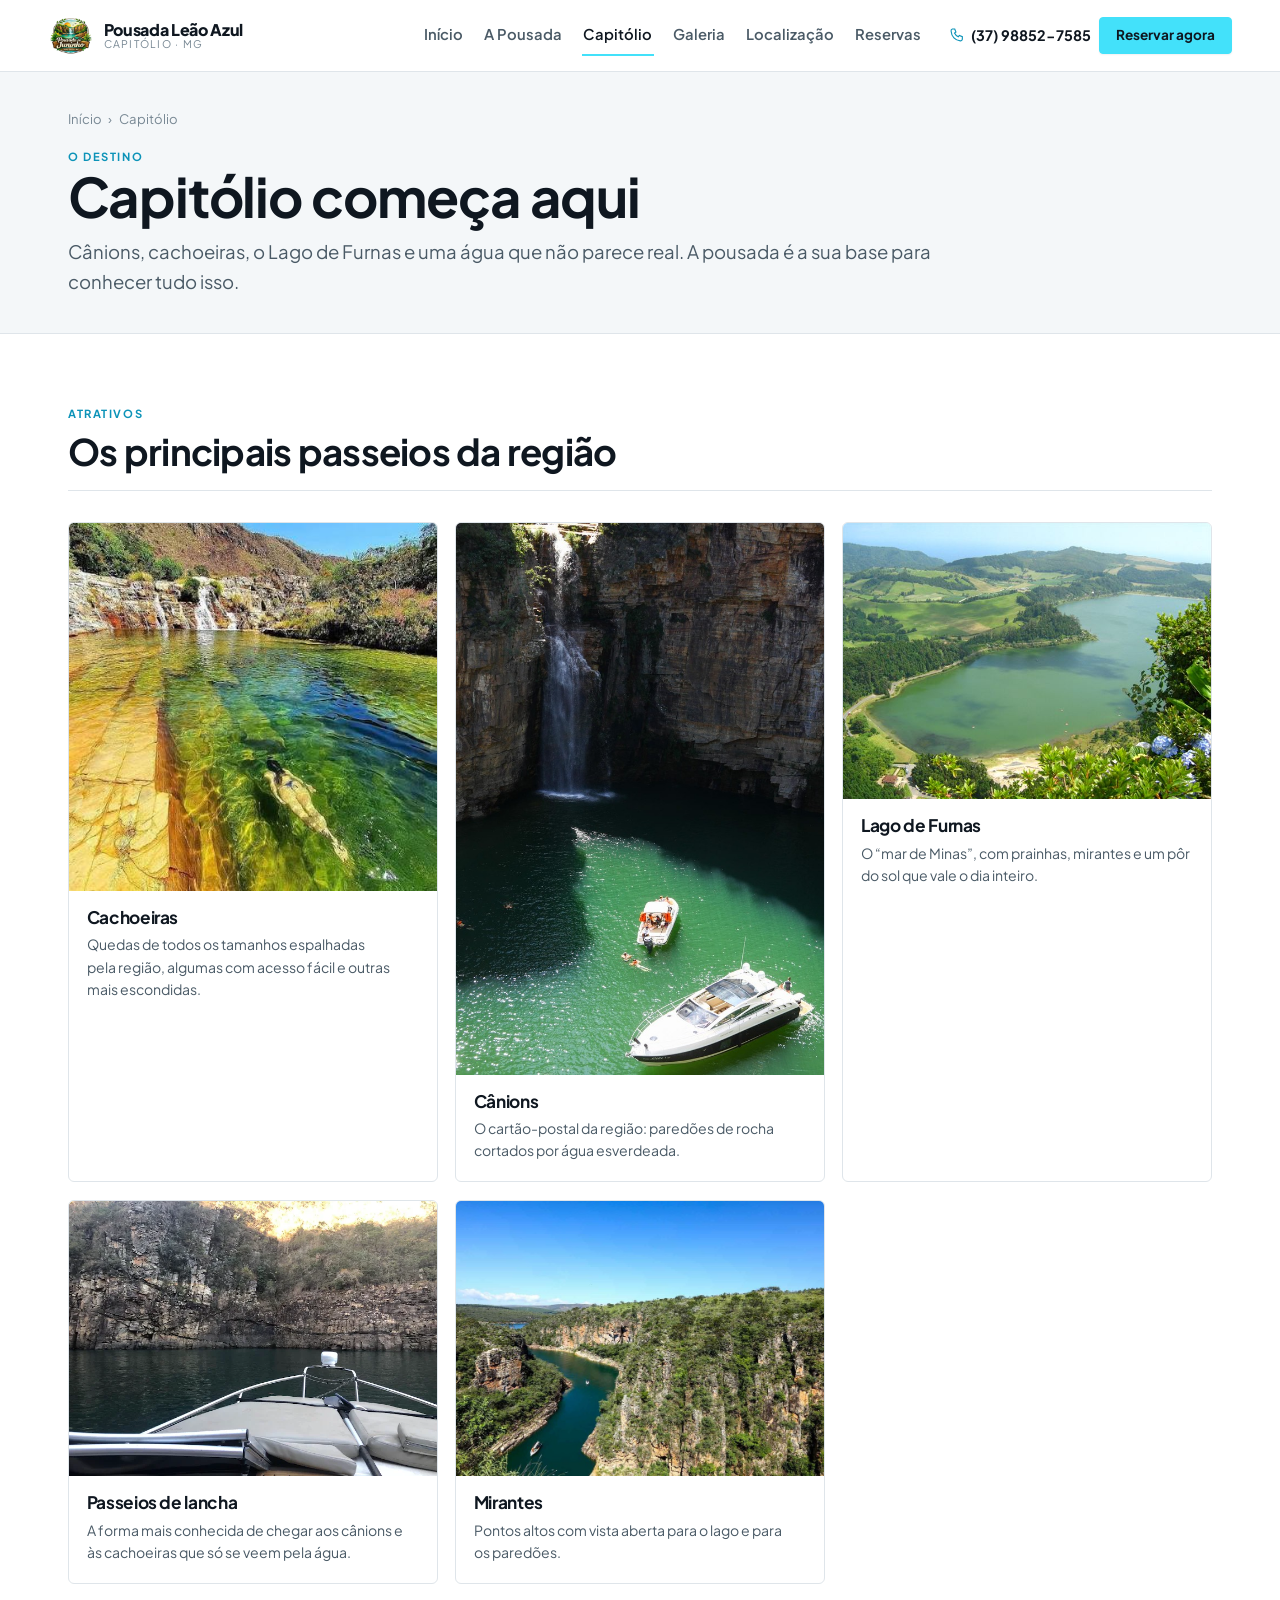
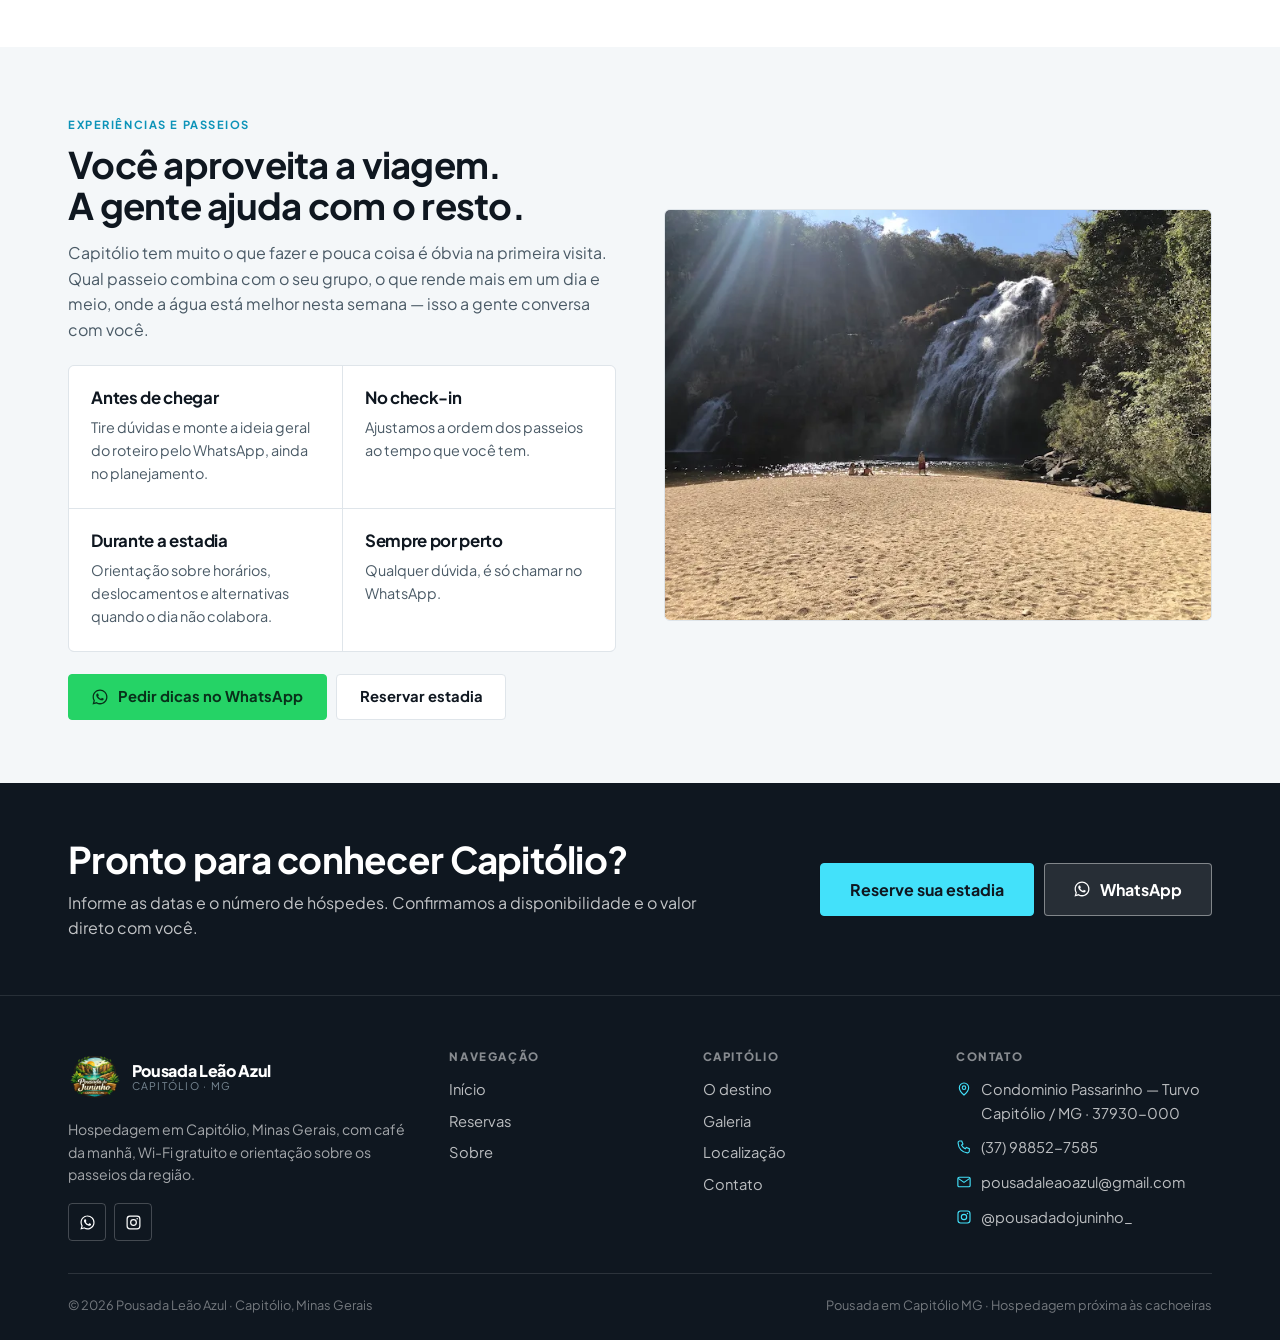
==== commit 6ce138dd: "Renomeia a pousada para Pousada Leão Azul Troca as 94 ocorrências de "Pousada do Juninho" nos 6 HTML" ====
--- a/capitolio.html
+++ b/capitolio.html
@@ -4,17 +4,17 @@
 <meta charset="UTF-8">
 <meta name="viewport" content="width=device-width, initial-scale=1">
 
-<title>O que fazer em Capitólio MG — Pousada do Juninho</title>
-<meta name="description" content="Cachoeiras, cânions, Lago de Furnas, passeios de lancha e mirantes. Veja o que fazer em Capitólio, MG, e hospede-se na Pousada do Juninho.">
+<title>O que fazer em Capitólio MG — Pousada Leão Azul</title>
+<meta name="description" content="Cachoeiras, cânions, Lago de Furnas, passeios de lancha e mirantes. Veja o que fazer em Capitólio, MG, e hospede-se na Pousada Leão Azul.">
 <meta name="keywords" content="o que fazer em Capitólio, cachoeiras de Capitólio, cânions de Capitólio, Lago de Furnas, pousada em Capitólio">
 <meta name="robots" content="index, follow">
 <link rel="canonical" href="./capitolio.html">
 
 <meta property="og:type" content="website">
 <meta property="og:locale" content="pt_BR">
-<meta property="og:site_name" content="Pousada do Juninho">
-<meta property="og:title" content="O que fazer em Capitólio MG — Pousada do Juninho">
-<meta property="og:description" content="Cachoeiras, cânions, Lago de Furnas, passeios de lancha e mirantes. Veja o que fazer em Capitólio, MG, e hospede-se na Pousada do Juninho.">
+<meta property="og:site_name" content="Pousada Leão Azul">
+<meta property="og:title" content="O que fazer em Capitólio MG — Pousada Leão Azul">
+<meta property="og:description" content="Cachoeiras, cânions, Lago de Furnas, passeios de lancha e mirantes. Veja o que fazer em Capitólio, MG, e hospede-se na Pousada Leão Azul.">
 <meta property="og:image" content="assets/img/og-imagem.jpg">
 <meta name="twitter:card" content="summary_large_image">
 <meta name="theme-color" content="#0F1720">
@@ -37,10 +37,10 @@
 
 <header class="topo">
   <div class="topo__int">
-    <a class="marca" href="index.html" aria-label="Pousada do Juninho — página inicial">
+    <a class="marca" href="index.html" aria-label="Pousada Leão Azul — página inicial">
       <img class="marca__ic" src="assets/img/favicon.png" alt="" width="150" height="150">
       <span class="marca__txt">
-        <span class="marca__nome">Pousada do Juninho</span>
+        <span class="marca__nome">Pousada Leão Azul</span>
         <span class="marca__loc">Capitólio · MG</span>
       </span>
     </a>
@@ -177,17 +177,17 @@
   <div class="env">
     <div class="rodape__grade">
       <div class="rodape__sobre">
-        <a class="marca" href="index.html" aria-label="Pousada do Juninho — página inicial">
+        <a class="marca" href="index.html" aria-label="Pousada Leão Azul — página inicial">
       <img class="marca__ic" src="assets/img/favicon.png" alt="" width="150" height="150">
       <span class="marca__txt">
-        <span class="marca__nome">Pousada do Juninho</span>
+        <span class="marca__nome">Pousada Leão Azul</span>
         <span class="marca__loc">Capitólio · MG</span>
       </span>
     </a>
         <p>Hospedagem em Capitólio, Minas Gerais, com café da manhã, Wi-Fi gratuito e orientação sobre os passeios da região.</p>
         <div class="rodape__social">
-          <a data-zap href="#" aria-label="WhatsApp da Pousada do Juninho"><svg viewBox="0 0 24 24" fill="currentColor" aria-hidden="true"><path d="M12.04 2C6.58 2 2.13 6.45 2.13 11.91c0 1.75.46 3.45 1.32 4.95L2 22l5.25-1.38a9.9 9.9 0 0 0 4.79 1.22h.01c5.46 0 9.91-4.45 9.91-9.91 0-2.65-1.03-5.14-2.9-7.01A9.82 9.82 0 0 0 12.04 2Zm0 18.15h-.01a8.2 8.2 0 0 1-4.19-1.15l-.3-.18-3.12.82.83-3.04-.2-.31a8.2 8.2 0 0 1-1.26-4.38c0-4.54 3.7-8.23 8.25-8.23a8.2 8.2 0 0 1 5.82 2.41 8.18 8.18 0 0 1 2.41 5.83c0 4.54-3.7 8.23-8.23 8.23Zm4.52-6.16c-.25-.12-1.47-.72-1.69-.81-.23-.08-.39-.12-.56.13-.16.24-.64.8-.79.97-.14.16-.29.19-.54.06-.25-.12-1.05-.39-2-1.23-.74-.66-1.24-1.47-1.38-1.72-.15-.25-.02-.38.11-.5.11-.11.25-.29.37-.43.13-.15.17-.25.25-.41.08-.17.04-.31-.02-.44-.06-.12-.56-1.35-.77-1.84-.2-.49-.41-.42-.56-.43h-.48c-.16 0-.43.06-.65.31-.23.25-.86.84-.86 2.05s.88 2.38 1 2.54c.13.17 1.74 2.65 4.2 3.72.59.25 1.05.4 1.4.52.59.19 1.13.16 1.55.1.47-.07 1.47-.6 1.67-1.18.21-.58.21-1.07.15-1.18-.06-.11-.23-.17-.48-.29Z"/></svg></a>
-          <a data-instagram href="#" aria-label="Instagram da Pousada do Juninho"><svg viewBox="0 0 24 24" fill="none" stroke="currentColor" stroke-width="1.7" aria-hidden="true"><rect x="3" y="3" width="18" height="18" rx="4"/><circle cx="12" cy="12" r="4"/><circle cx="17.2" cy="6.8" r="1.1" fill="currentColor" stroke="none"/></svg></a>
+          <a data-zap href="#" aria-label="WhatsApp da Pousada Leão Azul"><svg viewBox="0 0 24 24" fill="currentColor" aria-hidden="true"><path d="M12.04 2C6.58 2 2.13 6.45 2.13 11.91c0 1.75.46 3.45 1.32 4.95L2 22l5.25-1.38a9.9 9.9 0 0 0 4.79 1.22h.01c5.46 0 9.91-4.45 9.91-9.91 0-2.65-1.03-5.14-2.9-7.01A9.82 9.82 0 0 0 12.04 2Zm0 18.15h-.01a8.2 8.2 0 0 1-4.19-1.15l-.3-.18-3.12.82.83-3.04-.2-.31a8.2 8.2 0 0 1-1.26-4.38c0-4.54 3.7-8.23 8.25-8.23a8.2 8.2 0 0 1 5.82 2.41 8.18 8.18 0 0 1 2.41 5.83c0 4.54-3.7 8.23-8.23 8.23Zm4.52-6.16c-.25-.12-1.47-.72-1.69-.81-.23-.08-.39-.12-.56.13-.16.24-.64.8-.79.97-.14.16-.29.19-.54.06-.25-.12-1.05-.39-2-1.23-.74-.66-1.24-1.47-1.38-1.72-.15-.25-.02-.38.11-.5.11-.11.25-.29.37-.43.13-.15.17-.25.25-.41.08-.17.04-.31-.02-.44-.06-.12-.56-1.35-.77-1.84-.2-.49-.41-.42-.56-.43h-.48c-.16 0-.43.06-.65.31-.23.25-.86.84-.86 2.05s.88 2.38 1 2.54c.13.17 1.74 2.65 4.2 3.72.59.25 1.05.4 1.4.52.59.19 1.13.16 1.55.1.47-.07 1.47-.6 1.67-1.18.21-.58.21-1.07.15-1.18-.06-.11-.23-.17-.48-.29Z"/></svg></a>
+          <a data-instagram href="#" aria-label="Instagram da Pousada Leão Azul"><svg viewBox="0 0 24 24" fill="none" stroke="currentColor" stroke-width="1.7" aria-hidden="true"><rect x="3" y="3" width="18" height="18" rx="4"/><circle cx="12" cy="12" r="4"/><circle cx="17.2" cy="6.8" r="1.1" fill="currentColor" stroke="none"/></svg></a>
         </div>
       </div>
 
@@ -222,7 +222,7 @@
     </div>
 
     <div class="rodape__base">
-      <p>© <span data-ano></span> Pousada do Juninho · Capitólio, Minas Gerais</p>
+      <p>© <span data-ano></span> Pousada Leão Azul · Capitólio, Minas Gerais</p>
       <p>Pousada em Capitólio MG · Hospedagem próxima às cachoeiras</p>
     </div>
   </div>
--- a/assets/css/estilo.css
+++ b/assets/css/estilo.css
@@ -1,5 +1,5 @@
 /* =============================================================================
-   POUSADA DO JUNINHO — Capitólio, MG
+   POUSADA LEÃO AZUL — Capitólio, MG
    Direção: direta e comercial. Branco, cinzas neutros e o azul #43E1FA.
    Cantos retos, preço em destaque, caminho curto até a reserva.
    ========================================================================== */
